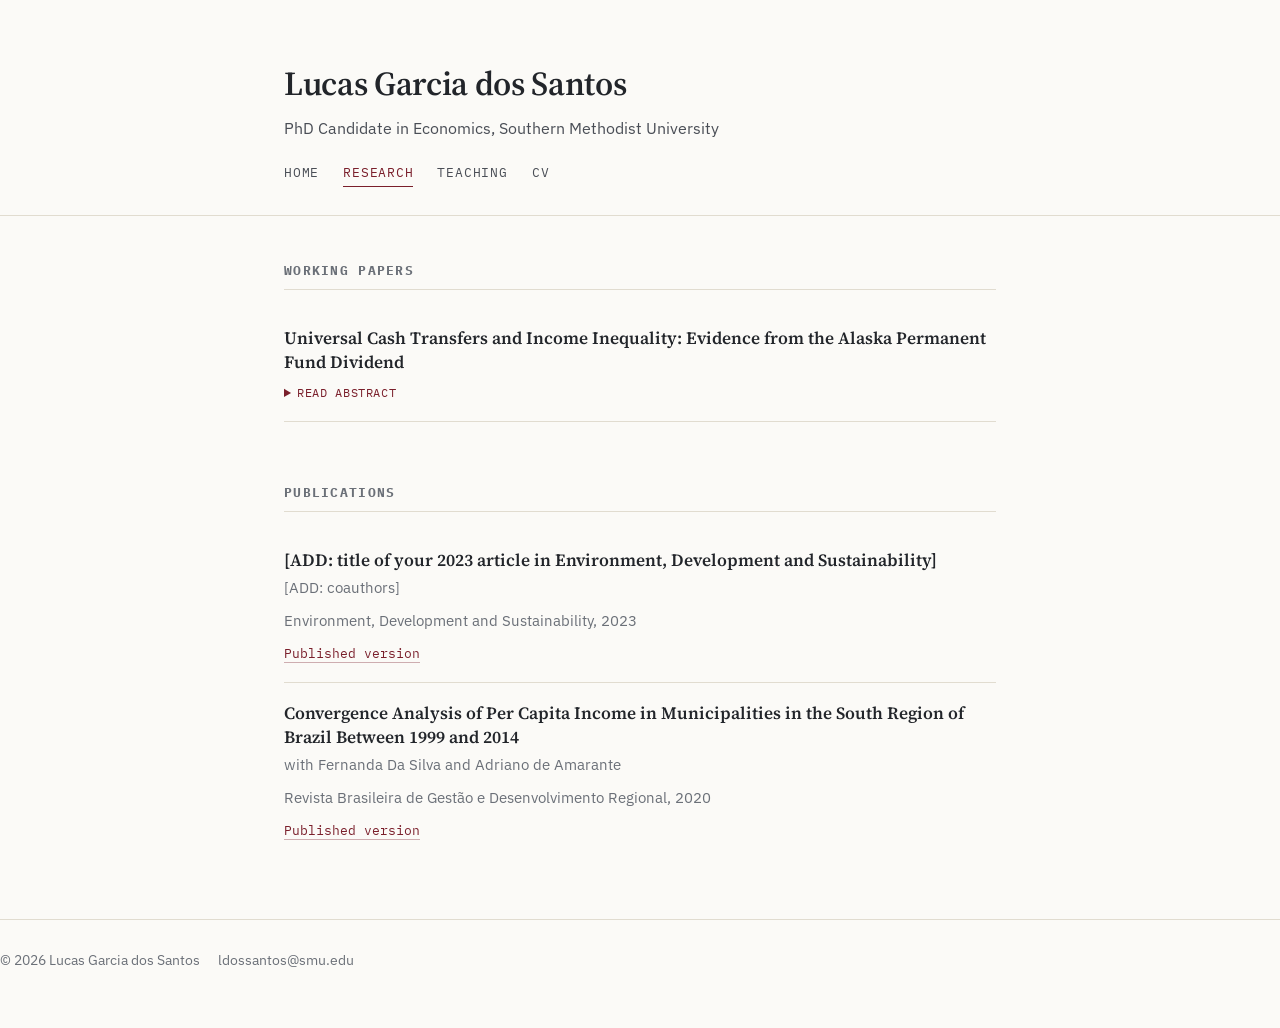
==== research.html @ d6b26427 "Initial personal website Co-Authored-By: Claude Opus 5.5 <noreply@anthropic.com>" ====
<!DOCTYPE html>
<html lang="en">
<head>
<meta charset="UTF-8">
<meta name="viewport" content="width=device-width, initial-scale=1">
<title>Research — Lucas Garcia dos Santos</title>
<link rel="preconnect" href="https://fonts.googleapis.com">
<link href="https://fonts.googleapis.com/css2?family=Source+Serif+4:wght@500;600;700&family=IBM+Plex+Sans:wght@400;500;600&family=IBM+Plex+Mono:wght@400;500&display=swap" rel="stylesheet">
<link rel="stylesheet" href="style.css">
</head>
<body>

<header class="site-header">
  <div class="wrap">
    <p class="name">Lucas Garcia dos Santos</p>
    <p class="role-line">PhD Candidate in Economics, Southern Methodist University</p>
    <nav class="site-nav">
      <a href="index.html">Home</a>
      <a href="research.html" class="active">Research</a>
      <a href="teaching.html">Teaching</a>
      <a href="CV_Lucas.pdf" target="_blank" rel="noopener">CV</a>
    </nav>
  </div>
</header>

<main class="wrap">

  <h2 class="section-title">Working Papers</h2>

  <div class="paper">
    <h3>Universal Cash Transfers and Income Inequality: Evidence from the Alaska Permanent Fund Dividend</h3>
    <details class="abstract-toggle">
    <summary>Read abstract</summary>
    <p class="abstract">
      As automation and artificial intelligence reshape labor markets, unconditional
      cash transfers have gained attention as a potential policy response to rising
      income inequality. In this paper, I investigate the effects of universal cash
      transfers on income inequality, using the introduction of the Alaska Permanent
      Fund Dividend in 1982 as a natural experiment. I focus on total household income
      inequality using data from the Current Population Survey. Using the synthetic
      control method, I find that Alaskan income inequality fell after the introduction
      of the dividend, a reduction of 0.02 in the Gini Index that is not statistically
      significant. I show that this decrease is consistent with the mechanical effect
      the policy should produce on its own, which suggests that behavioral responses
      have a negligible effect on income inequality.
    </p>
    </details>
    <!-- Once you post a draft, add a link:
    <div class="links">
      <a href="APFD_Inequality.pdf" target="_blank" rel="noopener">Draft</a>
    </div>
    -->
  </div>

  <h2 class="section-title">Publications</h2>

  <div class="paper">
    <h3>[ADD: title of your 2023 article in Environment, Development and Sustainability]</h3>
    <p class="coauthors">[ADD: coauthors]</p>
    <p class="venue">Environment, Development and Sustainability, 2023</p>
    <div class="links">
      <a href="https://doi.org/10.1007/s10668-023-03623-0" target="_blank" rel="noopener">Published version</a>
    </div>
  </div>

  <div class="paper">
    <h3>Convergence Analysis of Per Capita Income in Municipalities in the South Region of Brazil Between 1999 and 2014</h3>
    <p class="coauthors">with Fernanda Da Silva and Adriano de Amarante</p>
    <p class="venue">Revista Brasileira de Gestão e Desenvolvimento Regional, 2020</p>
    <div class="links">
      <a href="https://www.rbgdr.net/revista/index.php/rbgdr/article/view/5516" target="_blank" rel="noopener">Published version</a>
    </div>
  </div>

</main>

<footer class="site-footer">
  <span>&copy; 2026 Lucas Garcia dos Santos</span>
  <span>ldossantos@smu.edu</span>
</footer>

</body>
</html>
---- style.css ----
/* ============================================================
   Lucas Garcia dos Santos — Economics job-market site
   Design tokens
   ============================================================ */

:root {
  --paper: #FBFAF7;
  --paper-dim: #F3F0E9;
  --ink: #22252A;
  --ink-soft: #4A4E56;
  --muted: #6B7078;
  --accent: #7A1F2B;      /* deep brick — used sparingly */
  --accent-soft: #F1E3E1; /* pale wash of accent for tags/cards */
  --line: #E1DCD0;
  --max-w: 760px;

  --font-display: "Source Serif 4", Georgia, "Times New Roman", serif;
  --font-body: "IBM Plex Sans", -apple-system, Segoe UI, sans-serif;
  --font-mono: "IBM Plex Mono", ui-monospace, SFMono-Regular, monospace;
}

* { box-sizing: border-box; }

html { scroll-behavior: smooth; }

body {
  margin: 0;
  background: var(--paper);
  color: var(--ink);
  font-family: var(--font-body);
  font-size: 17px;
  line-height: 1.65;
  -webkit-font-smoothing: antialiased;
}

a {
  color: var(--accent);
  text-decoration: none;
  border-bottom: 1px solid rgba(122, 31, 43, 0.35);
  transition: border-color 0.15s ease, color 0.15s ease;
}
a:hover { border-bottom-color: var(--accent); }
a:focus-visible {
  outline: 2px solid var(--accent);
  outline-offset: 2px;
  border-radius: 2px;
}

/* ---------- Layout shell ---------- */

.wrap {
  max-width: var(--max-w);
  margin: 0 auto;
  padding: 0 24px;
}

header.site-header {
  padding: 56px 0 28px;
  border-bottom: 1px solid var(--line);
  margin-bottom: 44px;
}

.name {
  font-family: var(--font-display);
  font-weight: 600;
  font-size: 2.1rem;
  letter-spacing: -0.01em;
  margin: 0 0 4px;
}

.role-line {
  color: var(--ink-soft);
  font-size: 1.02rem;
  margin: 0 0 20px;
}

nav.site-nav {
  display: flex;
  gap: 24px;
  font-family: var(--font-mono);
  font-size: 0.82rem;
  text-transform: uppercase;
  letter-spacing: 0.06em;
}

nav.site-nav a {
  color: var(--ink-soft);
  border-bottom: 1px solid transparent;
  padding-bottom: 2px;
}
nav.site-nav a:hover,
nav.site-nav a.active {
  color: var(--accent);
  border-bottom-color: var(--accent);
}

main { padding-bottom: 80px; }

footer.site-footer {
  border-top: 1px solid var(--line);
  padding: 28px 0 56px;
  margin-top: 60px;
  font-size: 0.9rem;
  color: var(--muted);
  display: flex;
  flex-wrap: wrap;
  gap: 8px 18px;
  align-items: center;
}
footer.site-footer a { color: var(--muted); }
footer.site-footer a:hover { color: var(--accent); }

/* ---------- Typographic elements ---------- */

h2.section-title {
  font-family: var(--font-mono);
  font-size: 0.8rem;
  text-transform: uppercase;
  letter-spacing: 0.1em;
  color: var(--muted);
  margin: 60px 0 18px;
  padding-bottom: 8px;
  border-bottom: 1px solid var(--line);
}
h2.section-title:first-of-type { margin-top: 0; }

.lede {
  font-size: 1.08rem;
  color: var(--ink-soft);
}

/* ---------- Field tags ---------- */

.tags {
  display: flex;
  flex-wrap: wrap;
  gap: 8px;
  margin: 18px 0 6px;
}
.tag {
  font-family: var(--font-mono);
  font-size: 0.76rem;
  letter-spacing: 0.03em;
  color: var(--accent);
  background: var(--accent-soft);
  border: 1px solid rgba(122, 31, 43, 0.18);
  border-radius: 3px;
  padding: 4px 10px;
}

/* ---------- Featured / JMP card ---------- */

.jmp-card {
  border-left: 3px solid var(--accent);
  background: var(--paper-dim);
  padding: 22px 24px;
  margin: 22px 0 8px;
  border-radius: 0 4px 4px 0;
}
.jmp-eyebrow {
  font-family: var(--font-mono);
  font-size: 0.74rem;
  text-transform: uppercase;
  letter-spacing: 0.1em;
  color: var(--accent);
  display: block;
  margin-bottom: 8px;
}
.jmp-card h3 {
  font-family: var(--font-display);
  font-size: 1.28rem;
  margin: 0 0 10px;
  line-height: 1.35;
}
.jmp-card .status {
  font-family: var(--font-mono);
  font-size: 0.78rem;
  color: var(--muted);
  margin-top: 12px;
  display: block;
}

/* ---------- Paper entries ---------- */

.paper {
  padding: 18px 0;
  border-bottom: 1px solid var(--line);
}
.paper:last-child { border-bottom: none; }

.paper h3 {
  font-family: var(--font-display);
  font-weight: 600;
  font-size: 1.08rem;
  margin: 0 0 4px;
  line-height: 1.4;
}
.paper .coauthors,
.paper .venue {
  font-size: 0.92rem;
  color: var(--muted);
  margin: 0 0 8px;
}
.paper .abstract {
  font-size: 0.96rem;
  color: var(--ink-soft);
  margin: 8px 0 0;
}
.paper .links {
  margin-top: 10px;
  font-family: var(--font-mono);
  font-size: 0.8rem;
}
.paper .links a { margin-right: 16px; }

details.abstract-toggle summary {
  cursor: pointer;
  font-family: var(--font-mono);
  font-size: 0.78rem;
  color: var(--accent);
  text-transform: uppercase;
  letter-spacing: 0.05em;
  margin-top: 8px;
}
details.abstract-toggle[open] summary { margin-bottom: 8px; }

/* ---------- Teaching page specifics ---------- */

.course-block {
  padding: 16px 0;
  border-bottom: 1px solid var(--line);
}
.course-block:last-child { border-bottom: none; }
.course-block h3 {
  font-family: var(--font-display);
  font-size: 1.05rem;
  margin: 0 0 4px;
}
.course-block .meta {
  font-size: 0.9rem;
  color: var(--muted);
  margin: 0 0 6px;
}
.course-block .links a { margin-right: 16px; font-size: 0.85rem; }

.pending {
  color: var(--muted);
  font-style: italic;
}

/* ---------- Misc ---------- */

.two-col {
  display: grid;
  grid-template-columns: 200px 1fr;
  gap: 18px;
}
@media (max-width: 560px) {
  .two-col { grid-template-columns: 1fr; }
  header.site-header { padding: 40px 0 24px; }
  .name { font-size: 1.7rem; }
}

.contact-row {
  display: flex;
  flex-wrap: wrap;
  gap: 6px 18px;
  font-size: 0.95rem;
  color: var(--ink-soft);
}
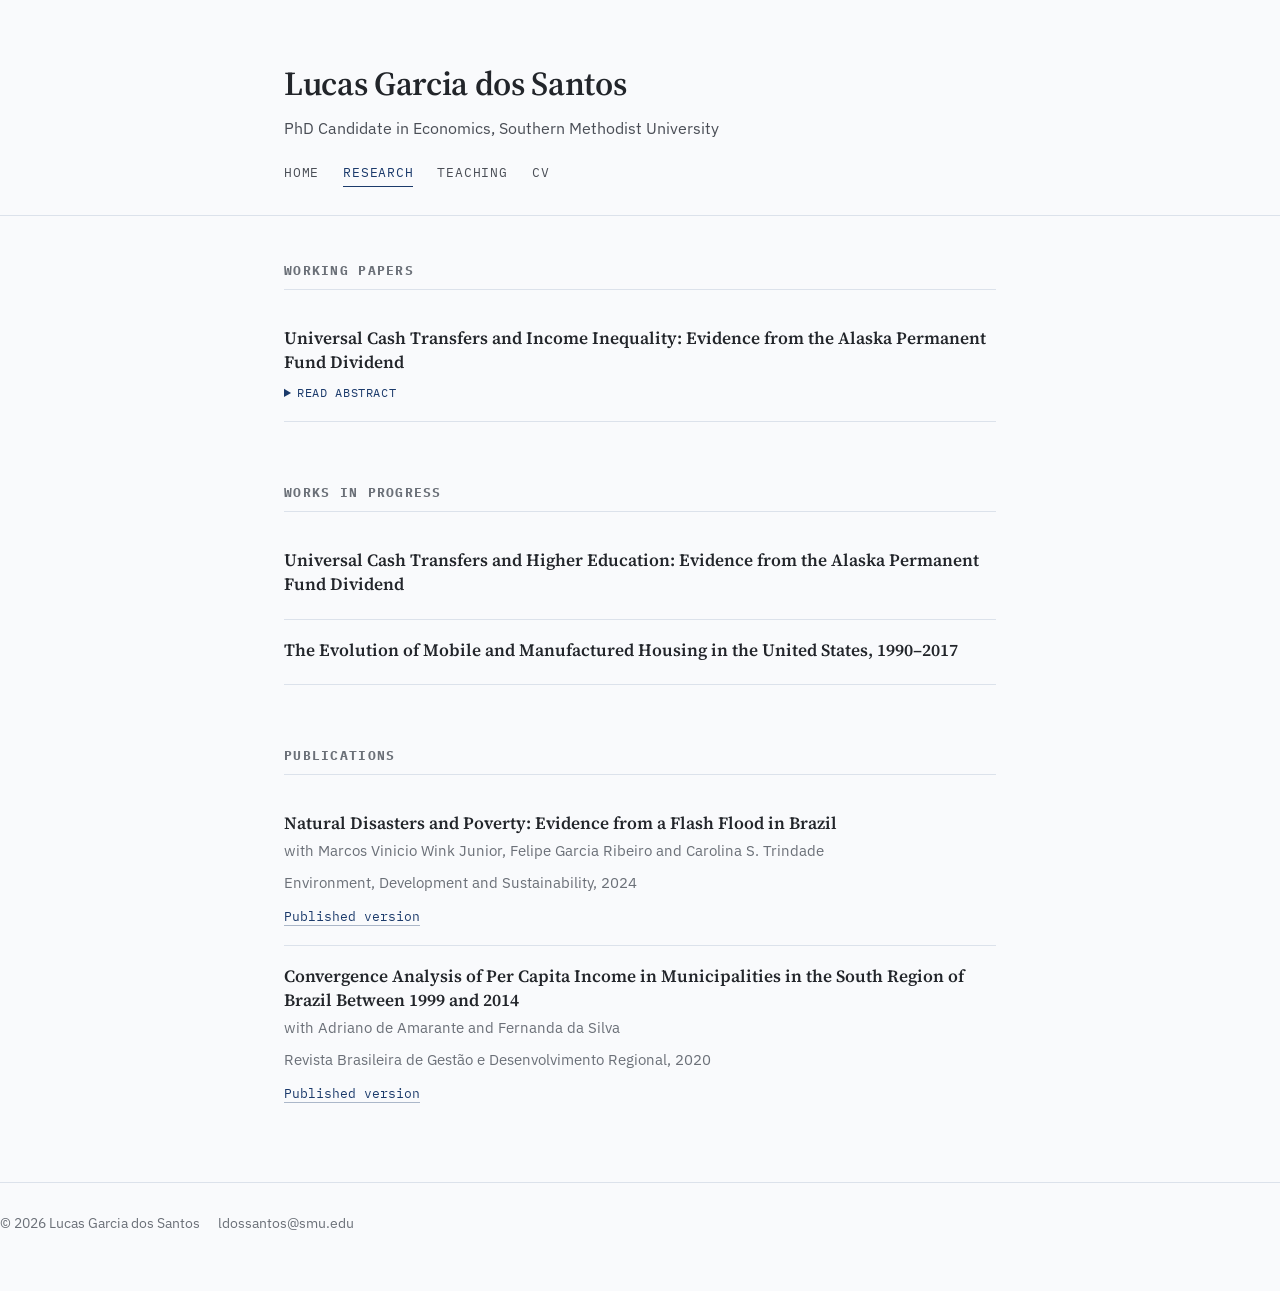
==== commit b081fd5c: "Add CV and fill in Research page from CV Co-Authored-By: Claude Opus 5.5 <noreply@anthropic.com>" ====
--- a/research.html
+++ b/research.html
@@ -52,12 +52,22 @@
     -->
   </div>
 
+  <h2 class="section-title">Works in Progress</h2>
+
+  <div class="paper">
+    <h3>Universal Cash Transfers and Higher Education: Evidence from the Alaska Permanent Fund Dividend</h3>
+  </div>
+
+  <div class="paper">
+    <h3>The Evolution of Mobile and Manufactured Housing in the United States, 1990–2017</h3>
+  </div>
+
   <h2 class="section-title">Publications</h2>
 
   <div class="paper">
-    <h3>[ADD: title of your 2023 article in Environment, Development and Sustainability]</h3>
-    <p class="coauthors">[ADD: coauthors]</p>
-    <p class="venue">Environment, Development and Sustainability, 2023</p>
+    <h3>Natural Disasters and Poverty: Evidence from a Flash Flood in Brazil</h3>
+    <p class="coauthors">with Marcos Vinicio Wink Junior, Felipe Garcia Ribeiro and Carolina S. Trindade</p>
+    <p class="venue">Environment, Development and Sustainability, 2024</p>
     <div class="links">
       <a href="https://doi.org/10.1007/s10668-023-03623-0" target="_blank" rel="noopener">Published version</a>
     </div>
@@ -65,7 +75,7 @@
 
   <div class="paper">
     <h3>Convergence Analysis of Per Capita Income in Municipalities in the South Region of Brazil Between 1999 and 2014</h3>
-    <p class="coauthors">with Fernanda Da Silva and Adriano de Amarante</p>
+    <p class="coauthors">with Adriano de Amarante and Fernanda da Silva</p>
     <p class="venue">Revista Brasileira de Gestão e Desenvolvimento Regional, 2020</p>
     <div class="links">
       <a href="https://www.rbgdr.net/revista/index.php/rbgdr/article/view/5516" target="_blank" rel="noopener">Published version</a>
--- a/style.css
+++ b/style.css
@@ -4,14 +4,14 @@
    ============================================================ */
 
 :root {
-  --paper: #FBFAF7;
-  --paper-dim: #F3F0E9;
+  --paper: #F9FAFC;
+  --paper-dim: #EEF2F7;
   --ink: #22252A;
   --ink-soft: #4A4E56;
   --muted: #6B7078;
-  --accent: #7A1F2B;      /* deep brick — used sparingly */
-  --accent-soft: #F1E3E1; /* pale wash of accent for tags/cards */
-  --line: #E1DCD0;
+  --accent: #1B3A6B;      /* deep navy — used sparingly */
+  --accent-soft: #E3EAF4; /* pale wash of accent for tags/cards */
+  --line: #DCE2EB;
   --max-w: 760px;
 
   --font-display: "Source Serif 4", Georgia, "Times New Roman", serif;
@@ -36,7 +36,7 @@
 a {
   color: var(--accent);
   text-decoration: none;
-  border-bottom: 1px solid rgba(122, 31, 43, 0.35);
+  border-bottom: 1px solid rgba(27, 58, 107, 0.35);
   transition: border-color 0.15s ease, color 0.15s ease;
 }
 a:hover { border-bottom-color: var(--accent); }
@@ -143,7 +143,7 @@
   letter-spacing: 0.03em;
   color: var(--accent);
   background: var(--accent-soft);
-  border: 1px solid rgba(122, 31, 43, 0.18);
+  border: 1px solid rgba(27, 58, 107, 0.18);
   border-radius: 3px;
   padding: 4px 10px;
 }
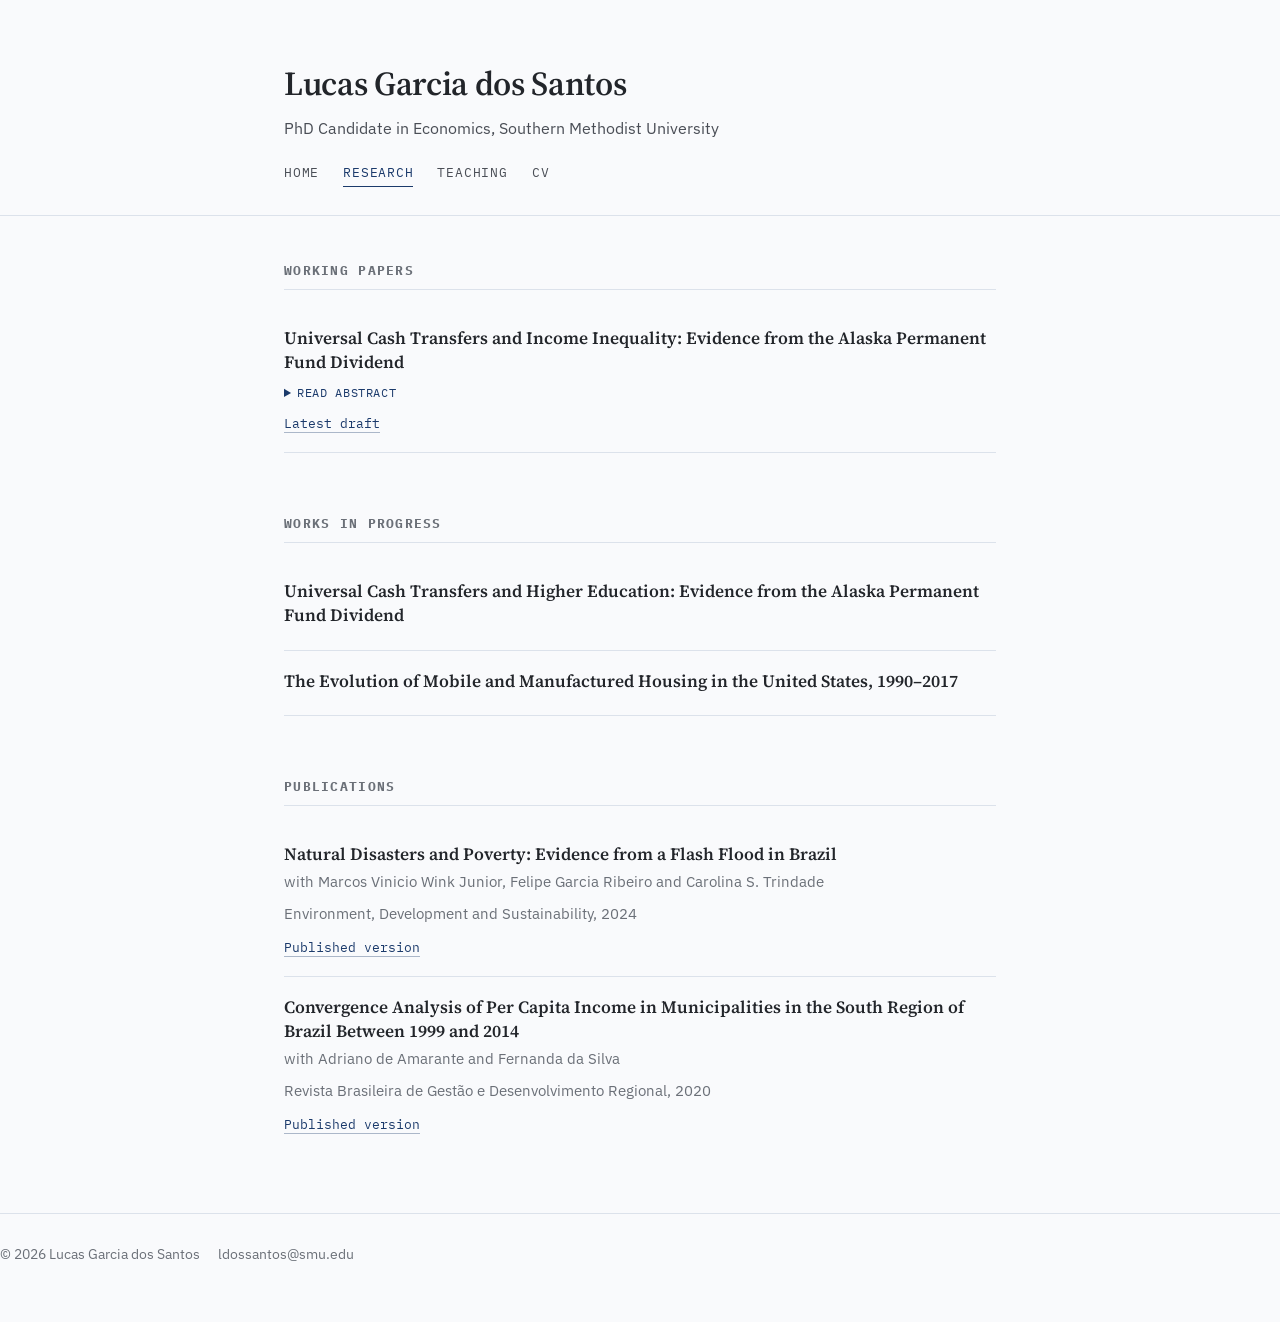
==== commit b9fae540: "Add job market paper PDF and link it from Home and Research Co-Authored-By: Claude Opus 5.5 <noreply" ====
--- a/research.html
+++ b/research.html
@@ -45,11 +45,9 @@
       have a negligible effect on income inequality.
     </p>
     </details>
-    <!-- Once you post a draft, add a link:
     <div class="links">
-      <a href="APFD_Inequality.pdf" target="_blank" rel="noopener">Draft</a>
+      <a href="JMP_Lucas.pdf" target="_blank" rel="noopener">Latest draft</a>
     </div>
-    -->
   </div>
 
   <h2 class="section-title">Works in Progress</h2>
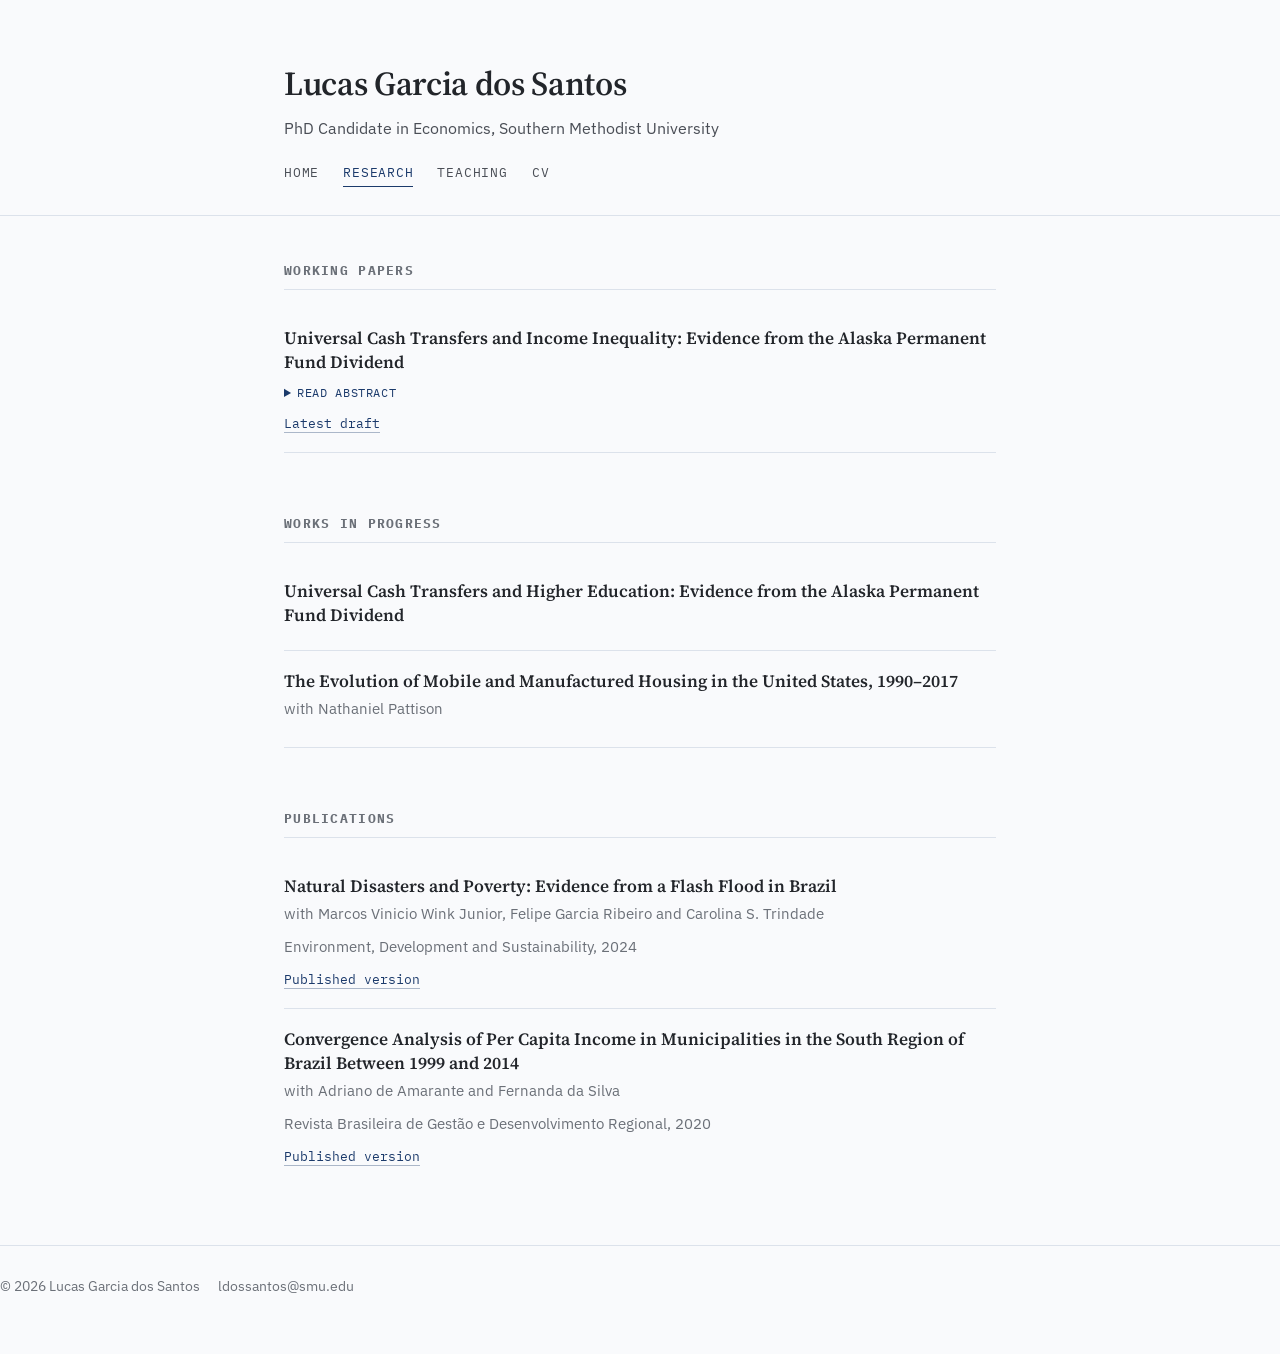
==== commit ae1201b0: "Add Google Search Console verification file and Pattison coauthorship Co-Authored-By: Claude Opus 5." ====
--- a/research.html
+++ b/research.html
@@ -58,6 +58,7 @@
 
   <div class="paper">
     <h3>The Evolution of Mobile and Manufactured Housing in the United States, 1990–2017</h3>
+    <p class="coauthors">with Nathaniel Pattison</p>
   </div>
 
   <h2 class="section-title">Publications</h2>
--- a/style.css
+++ b/style.css
@@ -268,3 +268,30 @@
   font-size: 0.95rem;
   color: var(--ink-soft);
 }
+
+.inst {
+  font-family: var(--font-mono);
+  font-size: 0.95rem;
+  font-weight: 500;
+  text-transform: uppercase;
+  letter-spacing: 0.08em;
+  color: var(--accent);
+  margin: 32px 0 0;
+}
+.inst:first-of-type { margin-top: 8px; }
+
+/* Teaching page: term on the right, like a table row */
+.teaching .course-block {
+  display: flex;
+  justify-content: space-between;
+  align-items: baseline;
+  gap: 24px;
+}
+.teaching .course-block h3 { margin: 0; }
+.teaching .course-block .meta {
+  margin: 0;
+  flex-shrink: 0;
+  text-align: right;
+  font-variant-numeric: tabular-nums;
+}
+.teaching h2.section-title { font-size: 1.3rem; }
